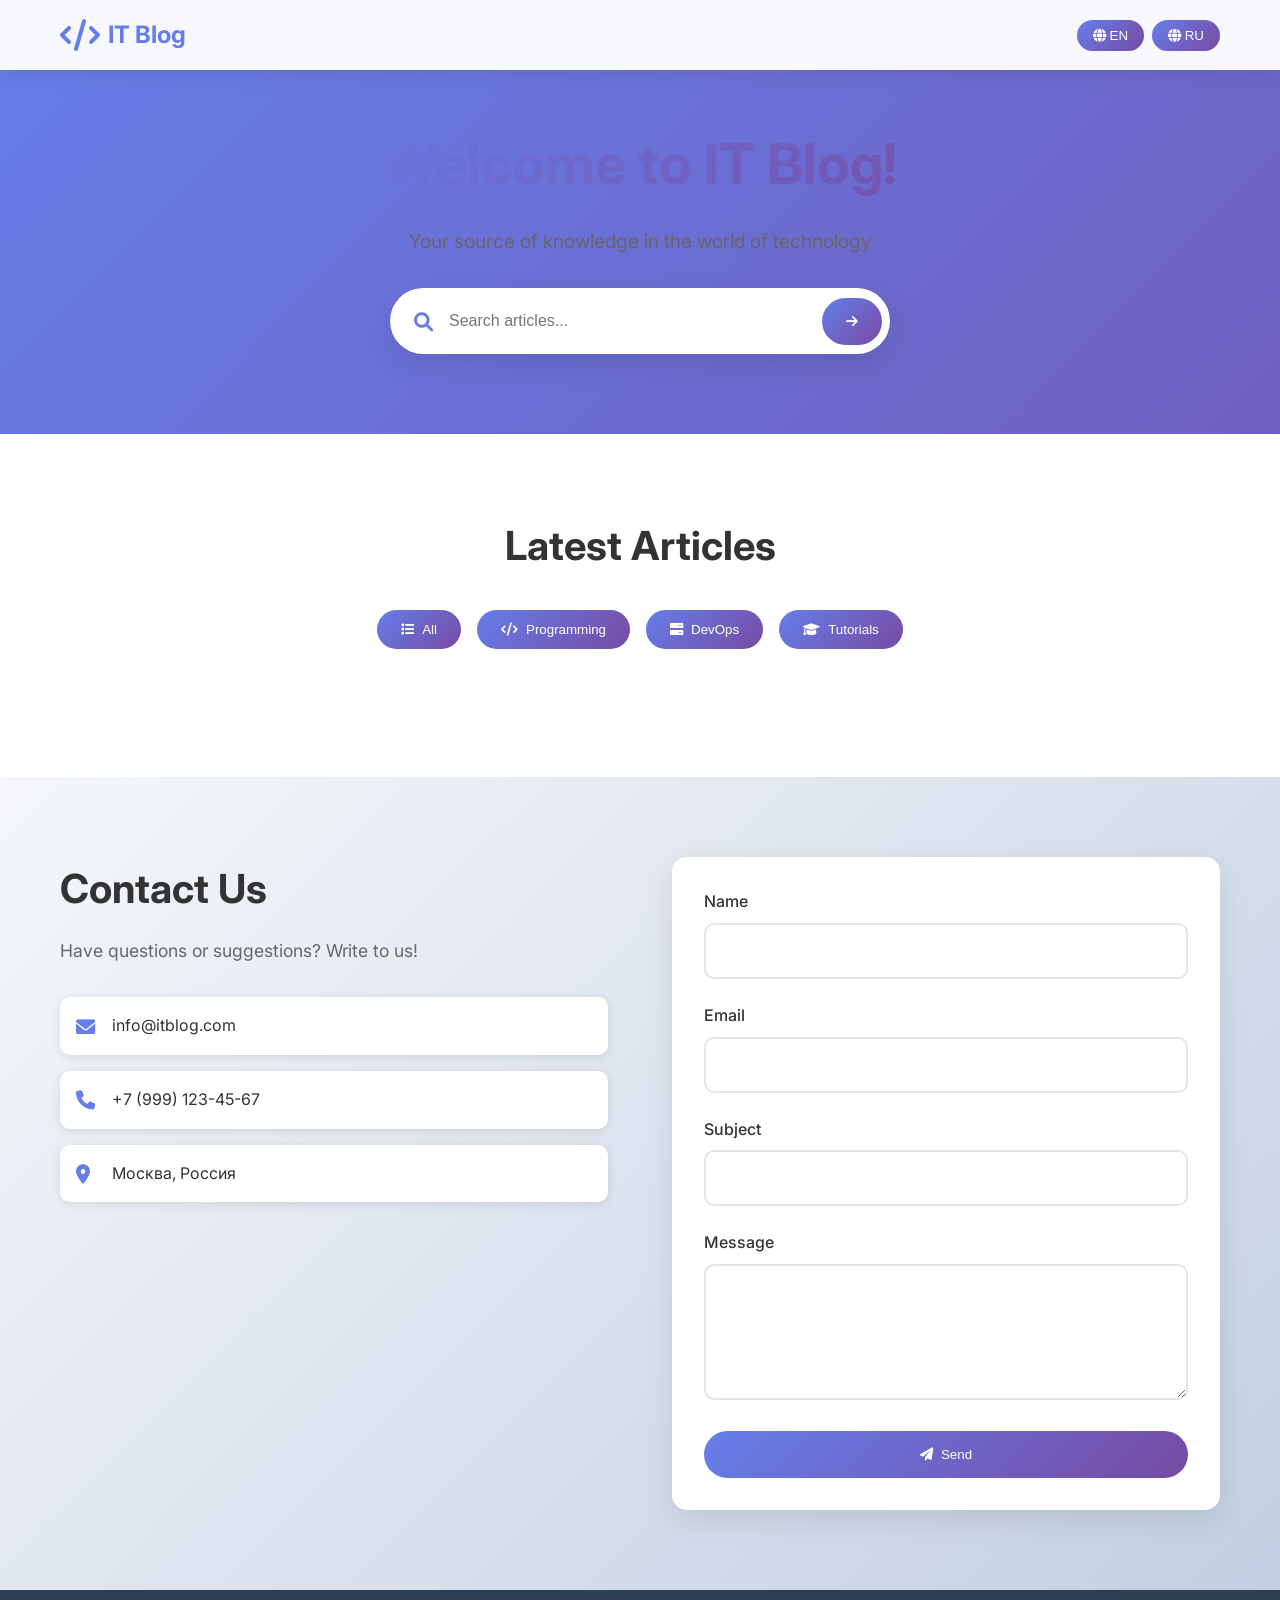
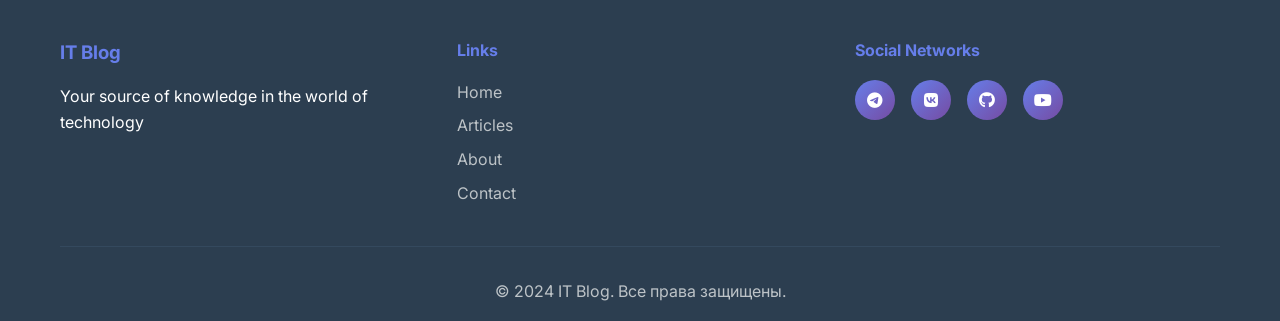
==== nginx-site/index.html @ 5a63c65b "обавлена папка nginx-site с веб-сайтом" ====
<!DOCTYPE html>
<html lang="en">
<head>
    <meta charset="UTF-8">
    <meta name="viewport" content="width=device-width, initial-scale=1.0">
    <title>IT Blog - Технический блог</title>
    <link rel="stylesheet" href="styles.css">
    <link href="https://fonts.googleapis.com/css2?family=Inter:wght@300;400;500;600;700&display=swap" rel="stylesheet">
    <link rel="stylesheet" href="https://cdnjs.cloudflare.com/ajax/libs/font-awesome/6.0.0/css/all.min.css">
    <script src="lang.js"></script>
</head>
<body>
    <!-- Header -->
    <header class="header">
        <div class="container">
            <div class="header-content">
                <div class="logo">
                    <i class="fas fa-code"></i>
                    <span id="site-title">IT Blog</span>
                </div>
                <div class="language-switcher">
                    <button class="lang-btn" onclick="setLanguage('en')">
                        <i class="fas fa-globe"></i> EN
                    </button>
                    <button class="lang-btn" onclick="setLanguage('ru')">
                        <i class="fas fa-globe"></i> RU
                    </button>
                </div>
            </div>
        </div>
    </header>

    <!-- Hero Section -->
    <section class="hero">
        <div class="container">
            <div class="hero-content">
                <h1 id="greeting" class="hero-title"></h1>
                <p id="hero-subtitle" class="hero-subtitle"></p>
                <div class="search-container">
                    <div class="search-box">
                        <i class="fas fa-search search-icon"></i>
                        <input type="text" id="search-input" placeholder="Поиск статей..." class="search-input">
                        <button class="search-btn" onclick="searchArticles()">
                            <i class="fas fa-arrow-right"></i>
                        </button>
                    </div>
                </div>
            </div>
        </div>
    </section>

    <!-- Articles Section -->
    <section class="articles">
        <div class="container">
            <div class="section-header">
                <h2 id="articles-title">Последние статьи</h2>
                <div class="articles-nav">
                    <button class="nav-btn" onclick="filterArticles('all')" id="filter-all">
                        <i class="fas fa-list"></i> Все
                    </button>
                    <button class="nav-btn" onclick="filterArticles('programming')" id="filter-programming">
                        <i class="fas fa-code"></i> Программирование
                    </button>
                    <button class="nav-btn" onclick="filterArticles('devops')" id="filter-devops">
                        <i class="fas fa-server"></i> DevOps
                    </button>
                    <button class="nav-btn" onclick="filterArticles('tutorials')" id="filter-tutorials">
                        <i class="fas fa-graduation-cap"></i> Обучение
                    </button>
                </div>
            </div>
            
            <div class="articles-grid" id="articles-grid">
                <!-- Articles will be loaded here -->
            </div>
        </div>
    </section>

    <!-- Contact Section -->
    <section class="contact">
        <div class="container">
            <div class="contact-content">
                <div class="contact-info">
                    <h2 id="contact-title">Свяжитесь с нами</h2>
                    <p id="contact-subtitle">Есть вопросы или предложения? Напишите нам!</p>
                    <div class="contact-details">
                        <div class="contact-item">
                            <i class="fas fa-envelope"></i>
                            <span>info@itblog.com</span>
                        </div>
                        <div class="contact-item">
                            <i class="fas fa-phone"></i>
                            <span>+7 (999) 123-45-67</span>
                        </div>
                        <div class="contact-item">
                            <i class="fas fa-map-marker-alt"></i>
                            <span>Москва, Россия</span>
                        </div>
                    </div>
                </div>
                
                <div class="contact-form">
                    <form id="contact-form" onsubmit="submitForm(event)">
                        <div class="form-group">
                            <label for="name" id="name-label">Имя</label>
                            <input type="text" id="name" name="name" required>
                        </div>
                        <div class="form-group">
                            <label for="email" id="email-label">Email</label>
                            <input type="email" id="email" name="email" required>
                        </div>
                        <div class="form-group">
                            <label for="subject" id="subject-label">Тема</label>
                            <input type="text" id="subject" name="subject" required>
                        </div>
                        <div class="form-group">
                            <label for="message" id="message-label">Сообщение</label>
                            <textarea id="message" name="message" rows="5" required></textarea>
                        </div>
                        <button type="submit" class="submit-btn" id="submit-btn">
                            <i class="fas fa-paper-plane"></i>
                            <span>Отправить</span>
                        </button>
                    </form>
                </div>
            </div>
        </div>
    </section>

    <!-- Footer -->
    <footer class="footer">
        <div class="container">
            <div class="footer-content">
                <div class="footer-section">
                    <h3 id="footer-title">IT Blog</h3>
                    <p id="footer-description">Ваш источник знаний в мире технологий</p>
                </div>
                <div class="footer-section">
                    <h4 id="footer-links-title">Ссылки</h4>
                    <ul class="footer-links">
                        <li><a href="#" id="footer-home">Главная</a></li>
                        <li><a href="#" id="footer-articles">Статьи</a></li>
                        <li><a href="#" id="footer-about">О нас</a></li>
                        <li><a href="#" id="footer-contact">Контакты</a></li>
                    </ul>
                </div>
                <div class="footer-section">
                    <h4 id="footer-social-title">Социальные сети</h4>
                    <div class="social-links">
                        <a href="#" class="social-link"><i class="fab fa-telegram"></i></a>
                        <a href="#" class="social-link"><i class="fab fa-vk"></i></a>
                        <a href="#" class="social-link"><i class="fab fa-github"></i></a>
                        <a href="#" class="social-link"><i class="fab fa-youtube"></i></a>
                    </div>
                </div>
            </div>
            <div class="footer-bottom">
                <p>&copy; 2024 IT Blog. Все права защищены.</p>
            </div>
        </div>
    </footer>

    <!-- Notification -->
    <div id="notification" class="notification">
        <div class="notification-content">
            <i class="notification-icon"></i>
            <span id="notification-message"></span>
        </div>
    </div>

    <script src="script.js"></script>
</body>
</html>
---- nginx-site/styles.css ----
/* Reset and Base Styles */
* {
    margin: 0;
    padding: 0;
    box-sizing: border-box;
}

body {
    font-family: 'Inter', sans-serif;
    line-height: 1.6;
    color: #333;
    background: linear-gradient(135deg, #667eea 0%, #764ba2 100%);
    min-height: 100vh;
}

.container {
    max-width: 1200px;
    margin: 0 auto;
    padding: 0 20px;
}

/* Header */
.header {
    background: rgba(255, 255, 255, 0.95);
    backdrop-filter: blur(10px);
    box-shadow: 0 2px 20px rgba(0, 0, 0, 0.1);
    position: fixed;
    top: 0;
    left: 0;
    right: 0;
    z-index: 1000;
    transition: all 0.3s ease;
}

.header-content {
    display: flex;
    justify-content: space-between;
    align-items: center;
    padding: 1rem 0;
}

.logo {
    display: flex;
    align-items: center;
    gap: 0.5rem;
    font-size: 1.5rem;
    font-weight: 700;
    color: #667eea;
}

.logo i {
    font-size: 2rem;
}

.language-switcher {
    display: flex;
    gap: 0.5rem;
}

.lang-btn {
    background: linear-gradient(135deg, #667eea, #764ba2);
    color: white;
    border: none;
    padding: 0.5rem 1rem;
    border-radius: 25px;
    cursor: pointer;
    transition: all 0.3s ease;
    font-weight: 500;
}

.lang-btn:hover {
    transform: translateY(-2px);
    box-shadow: 0 5px 15px rgba(102, 126, 234, 0.4);
}

/* Hero Section */
.hero {
    padding: 120px 0 80px;
    text-align: center;
    background: linear-gradient(135deg, rgba(102, 126, 234, 0.1) 0%, rgba(118, 75, 162, 0.1) 100%);
}

.hero-content {
    max-width: 800px;
    margin: 0 auto;
}

.hero-title {
    font-size: 3.5rem;
    font-weight: 700;
    margin-bottom: 1rem;
    background: linear-gradient(135deg, #667eea, #764ba2);
    -webkit-background-clip: text;
    -webkit-text-fill-color: transparent;
    background-clip: text;
    animation: fadeInUp 1s ease;
}

.hero-subtitle {
    font-size: 1.2rem;
    color: #666;
    margin-bottom: 2rem;
    animation: fadeInUp 1s ease 0.2s both;
}

.search-container {
    animation: fadeInUp 1s ease 0.4s both;
}

.search-box {
    display: flex;
    align-items: center;
    background: white;
    border-radius: 50px;
    padding: 0.5rem;
    box-shadow: 0 10px 30px rgba(0, 0, 0, 0.1);
    max-width: 500px;
    margin: 0 auto;
}

.search-icon {
    color: #667eea;
    margin-left: 1rem;
    font-size: 1.2rem;
}

.search-input {
    flex: 1;
    border: none;
    padding: 1rem;
    font-size: 1rem;
    outline: none;
    background: transparent;
}

.search-btn {
    background: linear-gradient(135deg, #667eea, #764ba2);
    color: white;
    border: none;
    padding: 1rem 1.5rem;
    border-radius: 25px;
    cursor: pointer;
    transition: all 0.3s ease;
}

.search-btn:hover {
    transform: translateX(2px);
    box-shadow: 0 5px 15px rgba(102, 126, 234, 0.4);
}

/* Articles Section */
.articles {
    padding: 80px 0;
    background: white;
}

.section-header {
    text-align: center;
    margin-bottom: 3rem;
}

.section-header h2 {
    font-size: 2.5rem;
    font-weight: 700;
    margin-bottom: 2rem;
    color: #333;
}

.articles-nav {
    display: flex;
    justify-content: center;
    gap: 1rem;
    flex-wrap: wrap;
}

.nav-btn {
    background: linear-gradient(135deg, #667eea, #764ba2);
    color: white;
    border: none;
    padding: 0.75rem 1.5rem;
    border-radius: 25px;
    cursor: pointer;
    transition: all 0.3s ease;
    font-weight: 500;
    display: flex;
    align-items: center;
    gap: 0.5rem;
}

.nav-btn:hover,
.nav-btn.active {
    transform: translateY(-2px);
    box-shadow: 0 5px 15px rgba(102, 126, 234, 0.4);
}

.articles-grid {
    display: grid;
    grid-template-columns: repeat(auto-fit, minmax(300px, 1fr));
    gap: 2rem;
    margin-top: 2rem;
}

.article-card {
    background: white;
    border-radius: 15px;
    overflow: hidden;
    box-shadow: 0 5px 20px rgba(0, 0, 0, 0.1);
    transition: all 0.3s ease;
    cursor: pointer;
}

.article-card:hover {
    transform: translateY(-5px);
    box-shadow: 0 15px 40px rgba(0, 0, 0, 0.15);
}

.article-image {
    width: 100%;
    height: 200px;
    background: linear-gradient(135deg, #667eea, #764ba2);
    display: flex;
    align-items: center;
    justify-content: center;
    color: white;
    font-size: 3rem;
}

.article-content {
    padding: 1.5rem;
}

.article-category {
    background: linear-gradient(135deg, #667eea, #764ba2);
    color: white;
    padding: 0.25rem 0.75rem;
    border-radius: 15px;
    font-size: 0.8rem;
    font-weight: 500;
    display: inline-block;
    margin-bottom: 1rem;
}

.article-title {
    font-size: 1.3rem;
    font-weight: 600;
    margin-bottom: 0.5rem;
    color: #333;
}

.article-excerpt {
    color: #666;
    margin-bottom: 1rem;
    line-height: 1.6;
}

.article-meta {
    display: flex;
    justify-content: space-between;
    align-items: center;
    color: #999;
    font-size: 0.9rem;
}

/* Contact Section */
.contact {
    padding: 80px 0;
    background: linear-gradient(135deg, #f5f7fa 0%, #c3cfe2 100%);
}

.contact-content {
    display: grid;
    grid-template-columns: 1fr 1fr;
    gap: 4rem;
    align-items: start;
}

.contact-info h2 {
    font-size: 2.5rem;
    font-weight: 700;
    margin-bottom: 1rem;
    color: #333;
}

.contact-info p {
    color: #666;
    margin-bottom: 2rem;
    font-size: 1.1rem;
}

.contact-details {
    display: flex;
    flex-direction: column;
    gap: 1rem;
}

.contact-item {
    display: flex;
    align-items: center;
    gap: 1rem;
    padding: 1rem;
    background: white;
    border-radius: 10px;
    box-shadow: 0 2px 10px rgba(0, 0, 0, 0.1);
}

.contact-item i {
    color: #667eea;
    font-size: 1.2rem;
    width: 20px;
}

.contact-form {
    background: white;
    padding: 2rem;
    border-radius: 15px;
    box-shadow: 0 10px 30px rgba(0, 0, 0, 0.1);
}

.form-group {
    margin-bottom: 1.5rem;
}

.form-group label {
    display: block;
    margin-bottom: 0.5rem;
    font-weight: 500;
    color: #333;
}

.form-group input,
.form-group textarea {
    width: 100%;
    padding: 1rem;
    border: 2px solid #e1e5e9;
    border-radius: 10px;
    font-size: 1rem;
    transition: all 0.3s ease;
    font-family: inherit;
}

.form-group input:focus,
.form-group textarea:focus {
    outline: none;
    border-color: #667eea;
    box-shadow: 0 0 0 3px rgba(102, 126, 234, 0.1);
}

.submit-btn {
    background: linear-gradient(135deg, #667eea, #764ba2);
    color: white;
    border: none;
    padding: 1rem 2rem;
    border-radius: 25px;
    cursor: pointer;
    transition: all 0.3s ease;
    font-weight: 500;
    display: flex;
    align-items: center;
    gap: 0.5rem;
    width: 100%;
    justify-content: center;
}

.submit-btn:hover {
    transform: translateY(-2px);
    box-shadow: 0 5px 15px rgba(102, 126, 234, 0.4);
}

/* Footer */
.footer {
    background: #2c3e50;
    color: white;
    padding: 3rem 0 1rem;
}

.footer-content {
    display: grid;
    grid-template-columns: repeat(auto-fit, minmax(250px, 1fr));
    gap: 2rem;
    margin-bottom: 2rem;
}

.footer-section h3,
.footer-section h4 {
    margin-bottom: 1rem;
    color: #667eea;
}

.footer-links {
    list-style: none;
}

.footer-links li {
    margin-bottom: 0.5rem;
}

.footer-links a {
    color: #bdc3c7;
    text-decoration: none;
    transition: color 0.3s ease;
}

.footer-links a:hover {
    color: #667eea;
}

.social-links {
    display: flex;
    gap: 1rem;
}

.social-link {
    display: flex;
    align-items: center;
    justify-content: center;
    width: 40px;
    height: 40px;
    background: linear-gradient(135deg, #667eea, #764ba2);
    color: white;
    border-radius: 50%;
    text-decoration: none;
    transition: all 0.3s ease;
}

.social-link:hover {
    transform: translateY(-2px);
    box-shadow: 0 5px 15px rgba(102, 126, 234, 0.4);
}

.footer-bottom {
    text-align: center;
    padding-top: 2rem;
    border-top: 1px solid #34495e;
    color: #bdc3c7;
}

/* Notification */
.notification {
    position: fixed;
    top: 20px;
    right: 20px;
    background: white;
    padding: 1rem 1.5rem;
    border-radius: 10px;
    box-shadow: 0 10px 30px rgba(0, 0, 0, 0.2);
    transform: translateX(400px);
    transition: transform 0.3s ease;
    z-index: 1001;
    max-width: 300px;
}

.notification.show {
    transform: translateX(0);
}

.notification-content {
    display: flex;
    align-items: center;
    gap: 0.5rem;
}

.notification.success {
    border-left: 4px solid #27ae60;
}

.notification.error {
    border-left: 4px solid #e74c3c;
}

.notification-icon {
    font-size: 1.2rem;
}

.notification.success .notification-icon::before {
    content: "✓";
    color: #27ae60;
}

.notification.error .notification-icon::before {
    content: "✗";
    color: #e74c3c;
}

/* Animations */
@keyframes fadeInUp {
    from {
        opacity: 0;
        transform: translateY(30px);
    }
    to {
        opacity: 1;
        transform: translateY(0);
    }
}

@keyframes slideIn {
    from {
        opacity: 0;
        transform: translateX(100px);
    }
    to {
        opacity: 1;
        transform: translateX(0);
    }
}

/* Responsive Design */
@media (max-width: 768px) {
    .hero-title {
        font-size: 2.5rem;
    }
    
    .contact-content {
        grid-template-columns: 1fr;
        gap: 2rem;
    }
    
    .articles-nav {
        flex-direction: column;
        align-items: center;
    }
    
    .nav-btn {
        width: 200px;
        justify-content: center;
    }
    
    .header-content {
        flex-direction: column;
        gap: 1rem;
    }
    
    .search-box {
        flex-direction: column;
        border-radius: 15px;
    }
    
    .search-input {
        width: 100%;
        border-radius: 10px;
        margin: 0.5rem 0;
    }
    
    .search-btn {
        width: 100%;
        border-radius: 10px;
    }
}

@media (max-width: 480px) {
    .container {
        padding: 0 15px;
    }
    
    .hero {
        padding: 100px 0 60px;
    }
    
    .hero-title {
        font-size: 2rem;
    }
    
    .section-header h2 {
        font-size: 2rem;
    }
    
    .contact-info h2 {
        font-size: 2rem;
    }
}
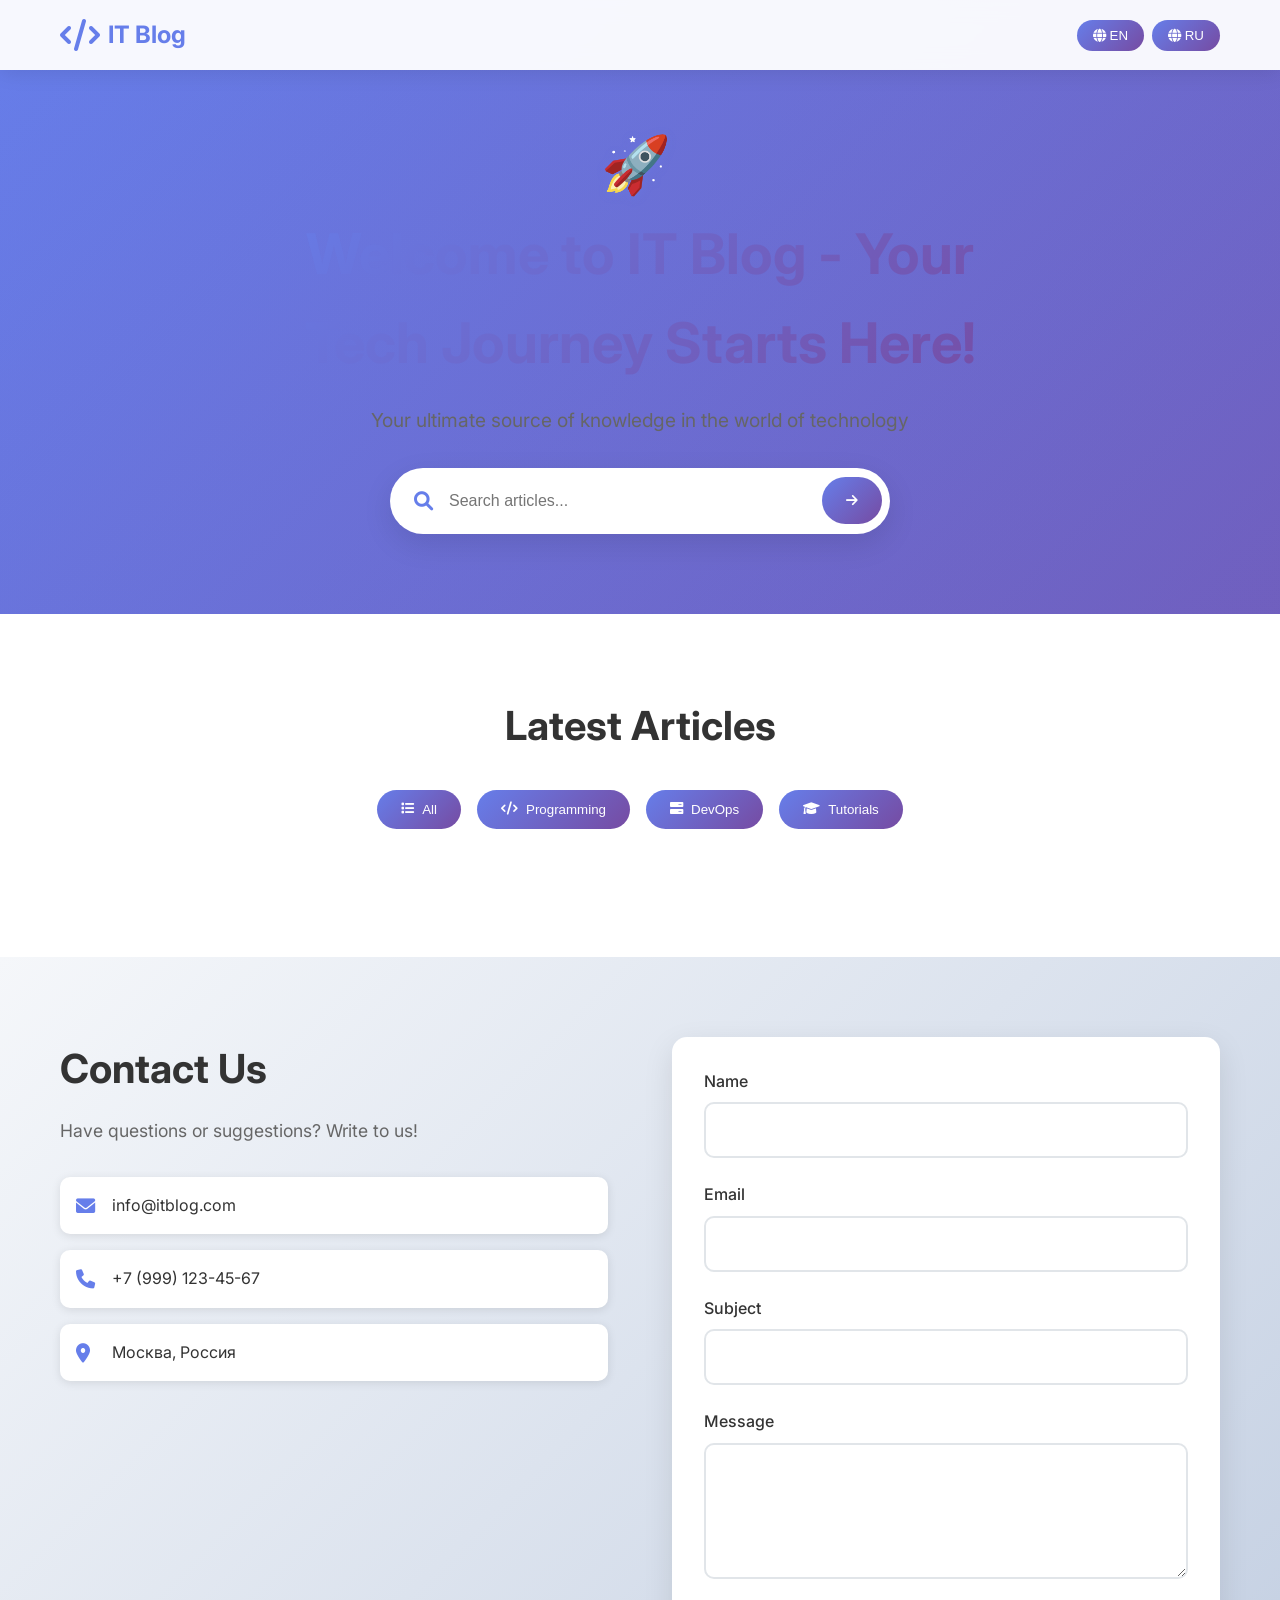
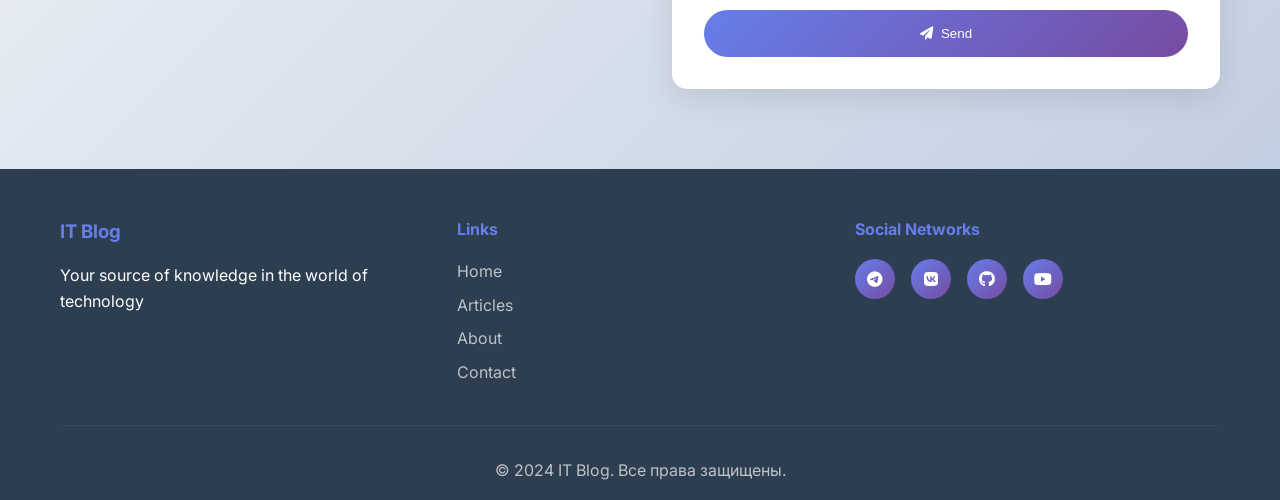
==== commit 47e6a7d3: "Эмодзи приветствия вынесен отдельным элементом, улучшена читаемость" ====
--- a/nginx-site/index.html
+++ b/nginx-site/index.html
@@ -34,6 +34,7 @@
     <section class="hero">
         <div class="container">
             <div class="hero-content">
+                <span class="emoji">🚀</span>
                 <h1 id="greeting" class="hero-title"></h1>
                 <p id="hero-subtitle" class="hero-subtitle"></p>
                 <div class="search-container">
--- a/nginx-site/styles.css
+++ b/nginx-site/styles.css
@@ -567,4 +567,13 @@
     .contact-info h2 {
         font-size: 2rem;
     }
+} 
+
+.emoji {
+    display: inline-block;
+    font-size: 3.5rem;
+    vertical-align: middle;
+    margin-right: 0.5rem;
+    color: #fff;
+    text-shadow: 0 2px 10px rgba(102,126,234,0.3);
 } 
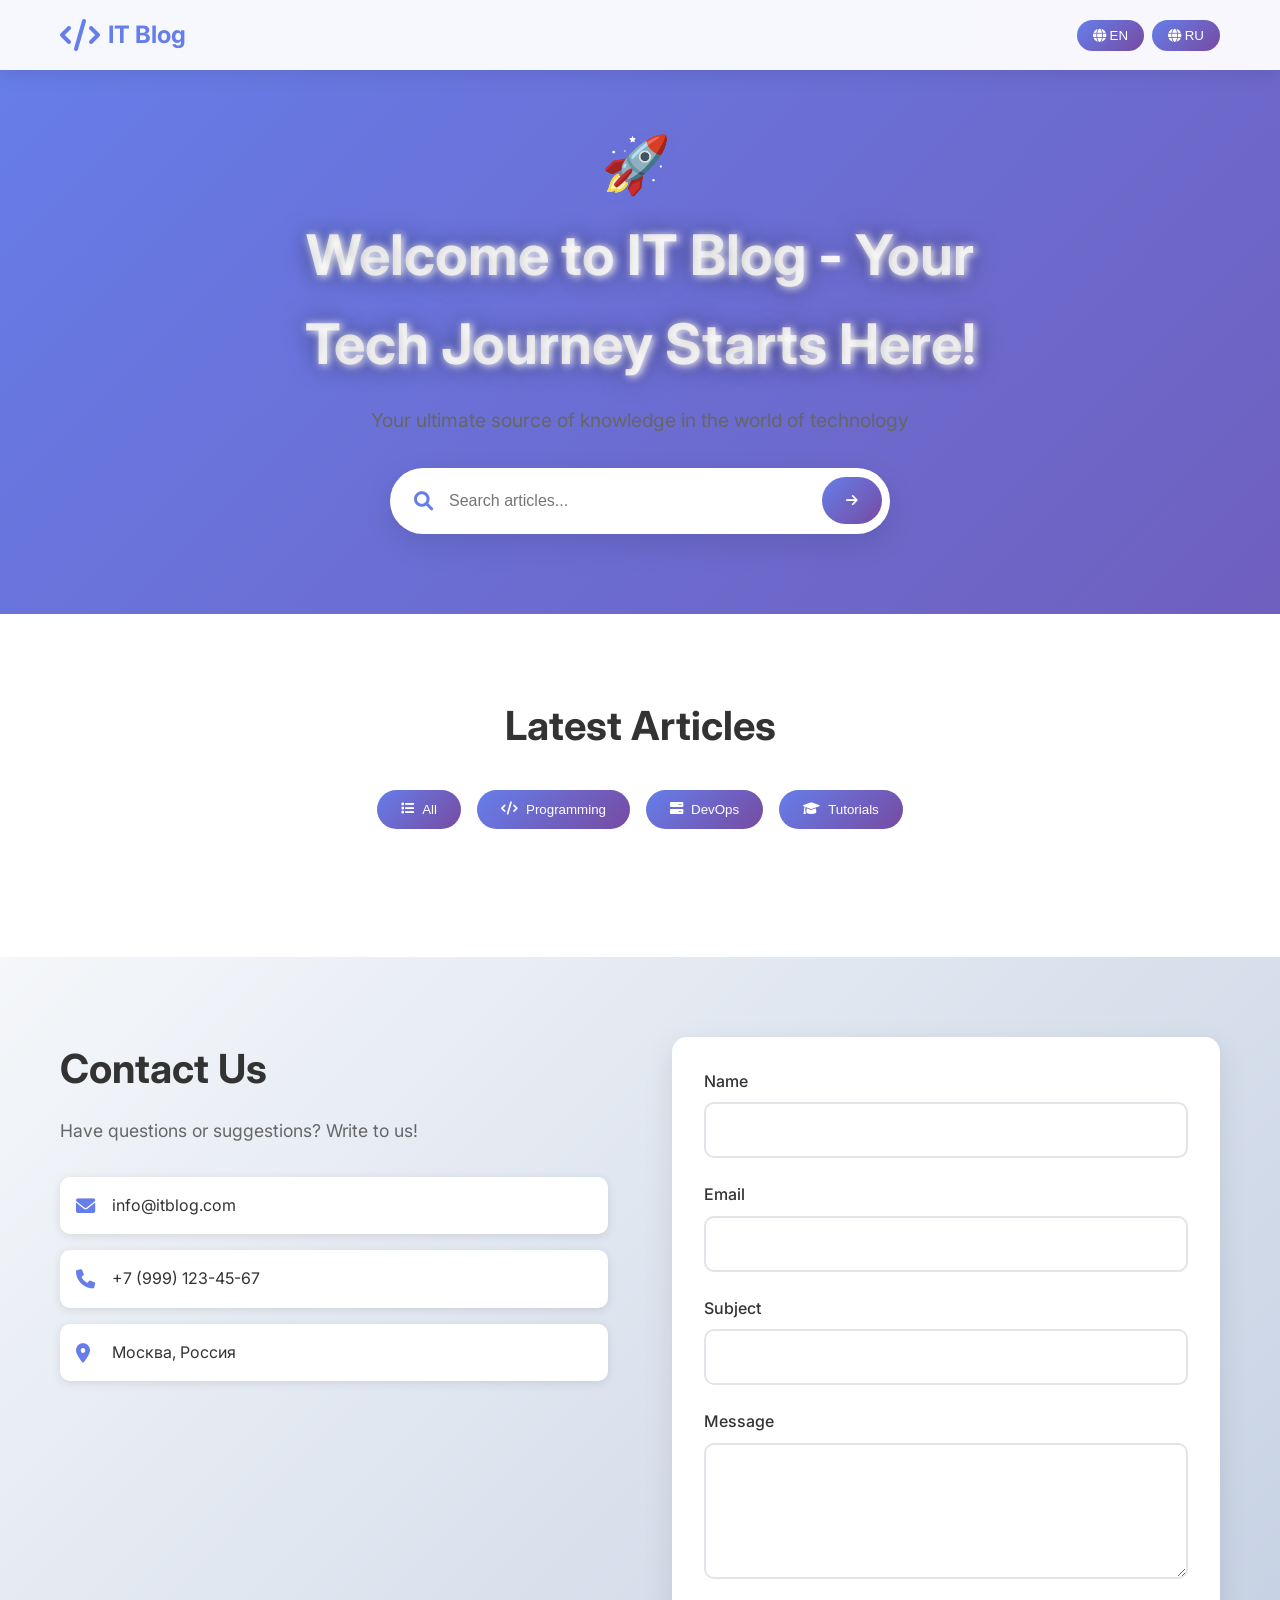
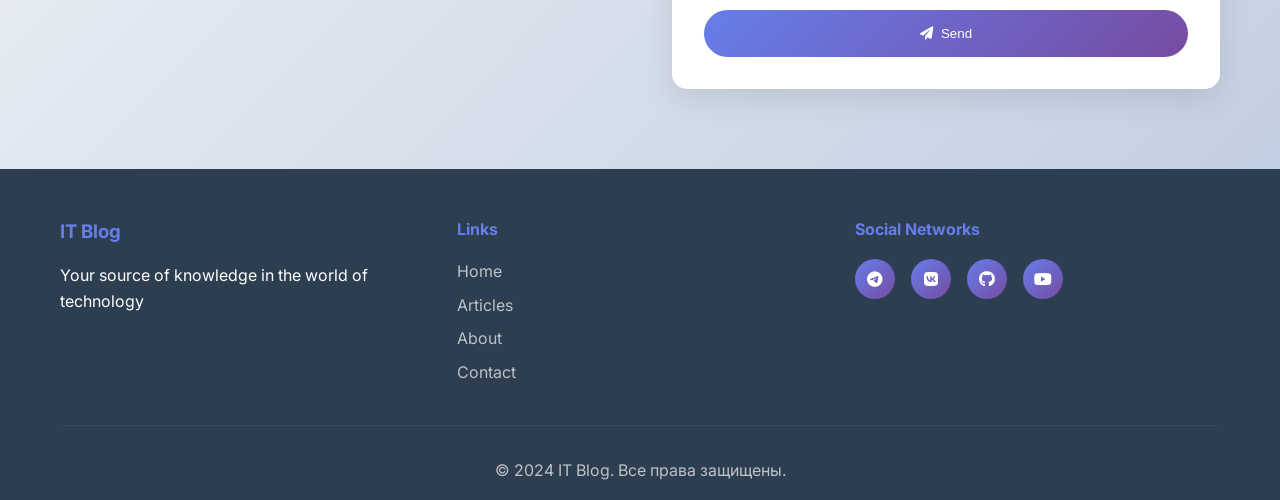
==== commit 0a625ad7: "Добавлена первая статья: Начало работы с React, реализовано модальное окно для чтения" ====
--- a/nginx-site/index.html
+++ b/nginx-site/index.html
@@ -169,6 +169,14 @@
         </div>
     </div>
 
+    <!-- Article Modal -->
+    <div id="modal-article" class="modal-article">
+        <div class="modal-article-content">
+            <span class="modal-close" onclick="closeArticle()">&times;</span>
+            <div id="modal-article-body"></div>
+        </div>
+    </div>
+
     <script src="script.js"></script>
 </body>
 </html> 
--- a/nginx-site/styles.css
+++ b/nginx-site/styles.css
@@ -94,6 +94,7 @@
     -webkit-text-fill-color: transparent;
     background-clip: text;
     animation: fadeInUp 1s ease;
+    text-shadow: 2px 2px 8px #fff, 0 2px 24px #0008, 0 1px 0 #fff;
 }
 
 .hero-subtitle {
@@ -576,4 +577,63 @@
     margin-right: 0.5rem;
     color: #fff;
     text-shadow: 0 2px 10px rgba(102,126,234,0.3);
+} 
+
+.modal-article {
+    display: none;
+    position: fixed;
+    z-index: 2000;
+    left: 0;
+    top: 0;
+    width: 100vw;
+    height: 100vh;
+    overflow: auto;
+    background: rgba(30, 30, 60, 0.85);
+    justify-content: center;
+    align-items: center;
+}
+.modal-article.show {
+    display: flex;
+}
+.modal-article-content {
+    background: #fff;
+    color: #222;
+    border-radius: 16px;
+    max-width: 600px;
+    width: 90vw;
+    margin: 40px auto;
+    padding: 2rem 2rem 1.5rem 2rem;
+    box-shadow: 0 8px 40px rgba(102,126,234,0.2);
+    position: relative;
+    animation: fadeInUp 0.5s;
+}
+.modal-close {
+    position: absolute;
+    top: 1rem;
+    right: 1.5rem;
+    font-size: 2rem;
+    color: #764ba2;
+    cursor: pointer;
+    font-weight: bold;
+    transition: color 0.2s;
+}
+.modal-close:hover {
+    color: #e74c3c;
+}
+#modal-article-body h2 {
+    margin-top: 0;
+    color: #667eea;
+}
+#modal-article-body code {
+    background: #f4f4f4;
+    padding: 2px 6px;
+    border-radius: 4px;
+    font-size: 1em;
+}
+#modal-article-body ol {
+    margin-left: 1.2em;
+    margin-bottom: 1em;
+}
+#modal-article-body p {
+    margin-bottom: 1em;
 } 
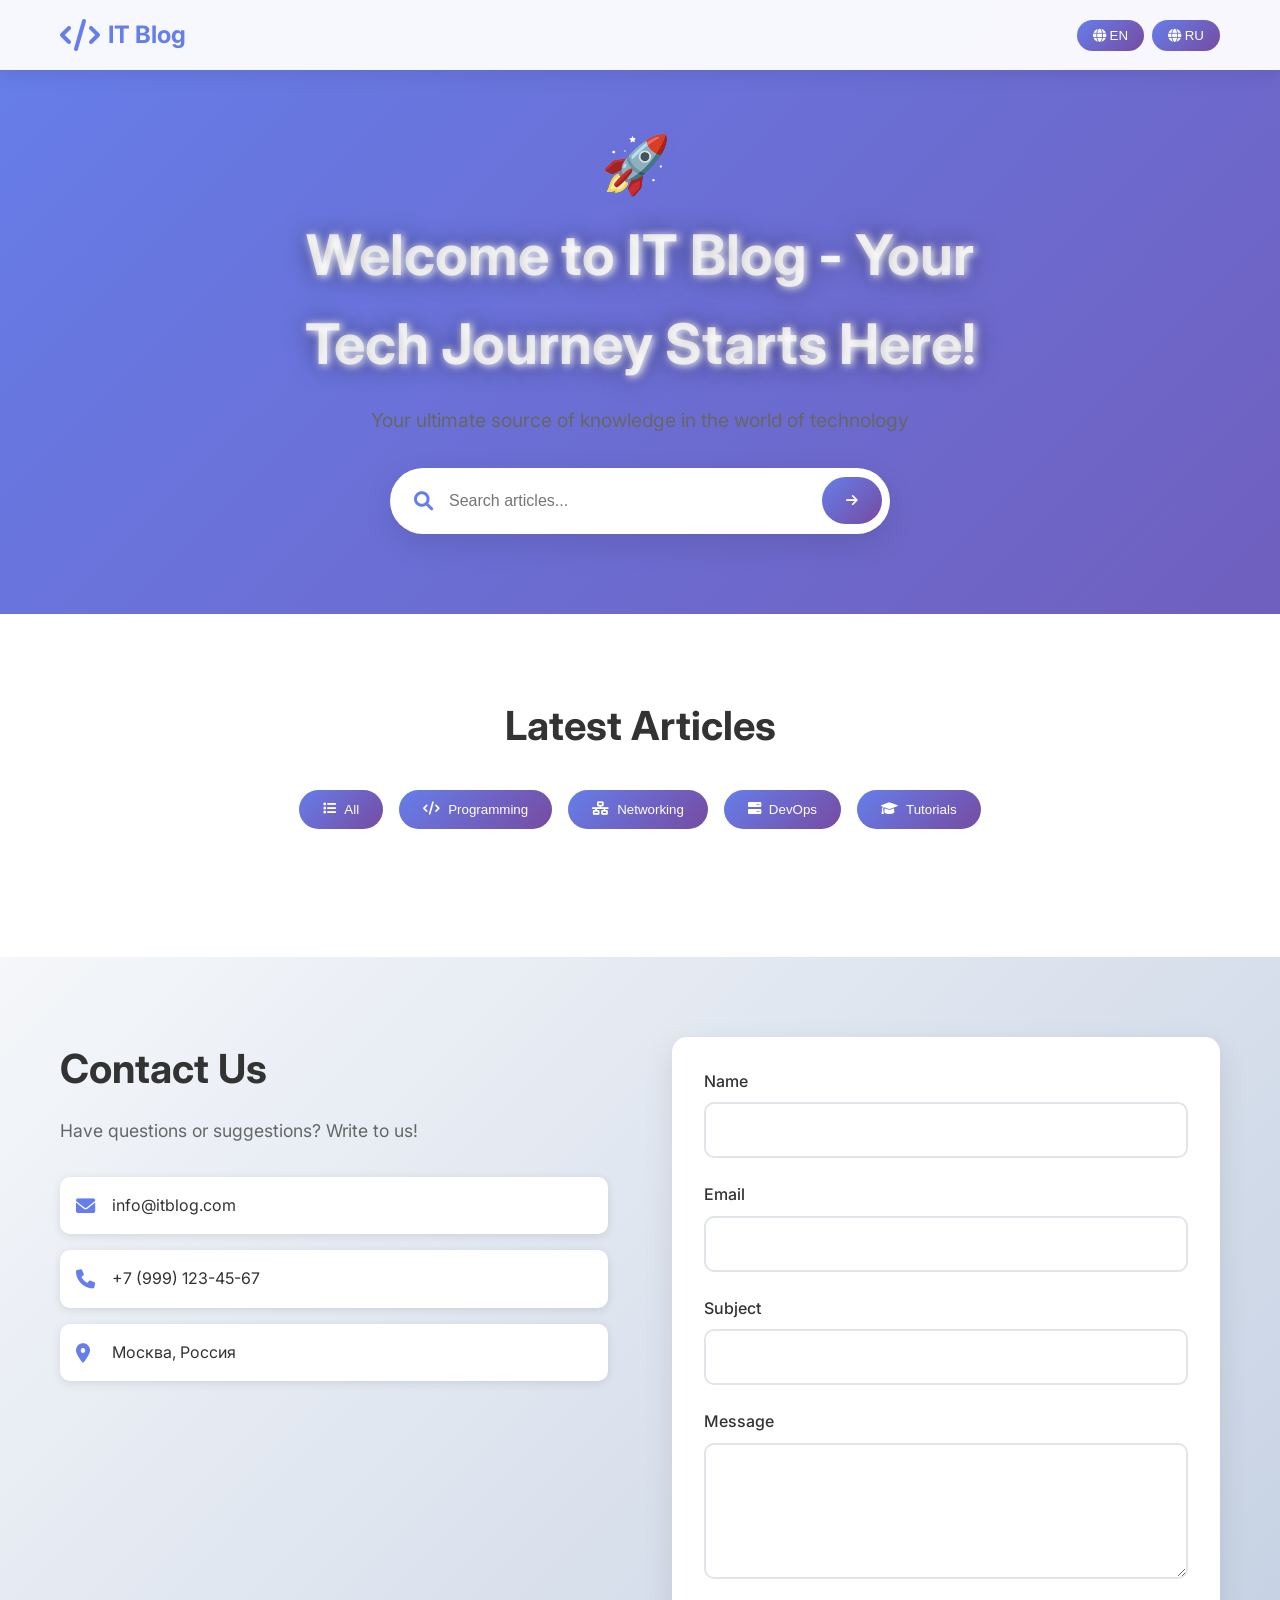
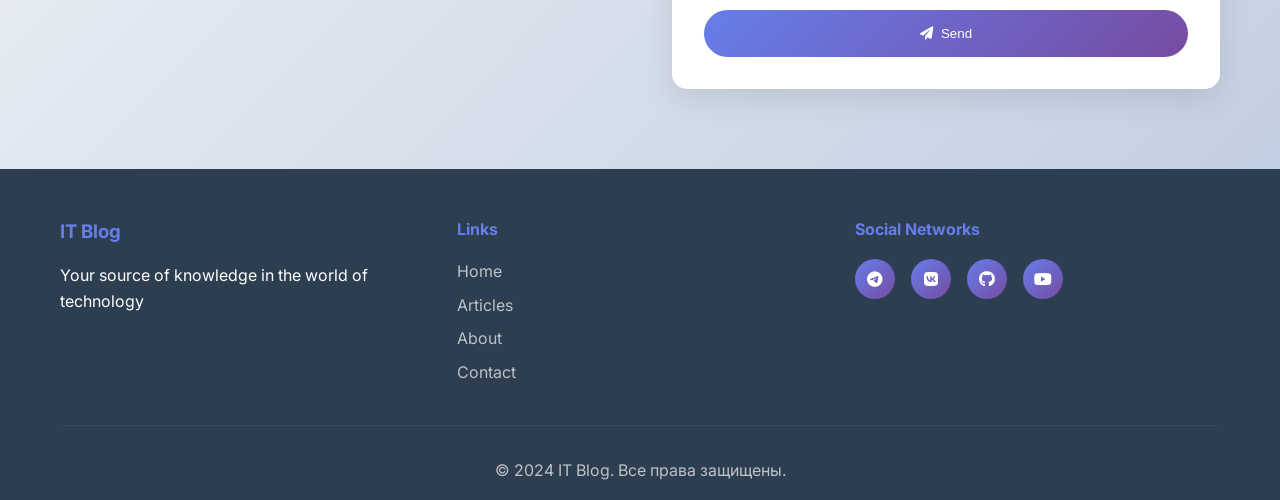
==== commit 2db64b15: "Обновление сайта - 2025-07-13 14:38" ====
--- a/nginx-site/index.html
+++ b/nginx-site/index.html
@@ -61,6 +61,9 @@
                     </button>
                     <button class="nav-btn" onclick="filterArticles('programming')" id="filter-programming">
                         <i class="fas fa-code"></i> Программирование
+                    </button>
+                    <button class="nav-btn" onclick="filterArticles('networking')" id="filter-networking">
+                        <i class="fas fa-network-wired"></i> Сети
                     </button>
                     <button class="nav-btn" onclick="filterArticles('devops')" id="filter-devops">
                         <i class="fas fa-server"></i> DevOps
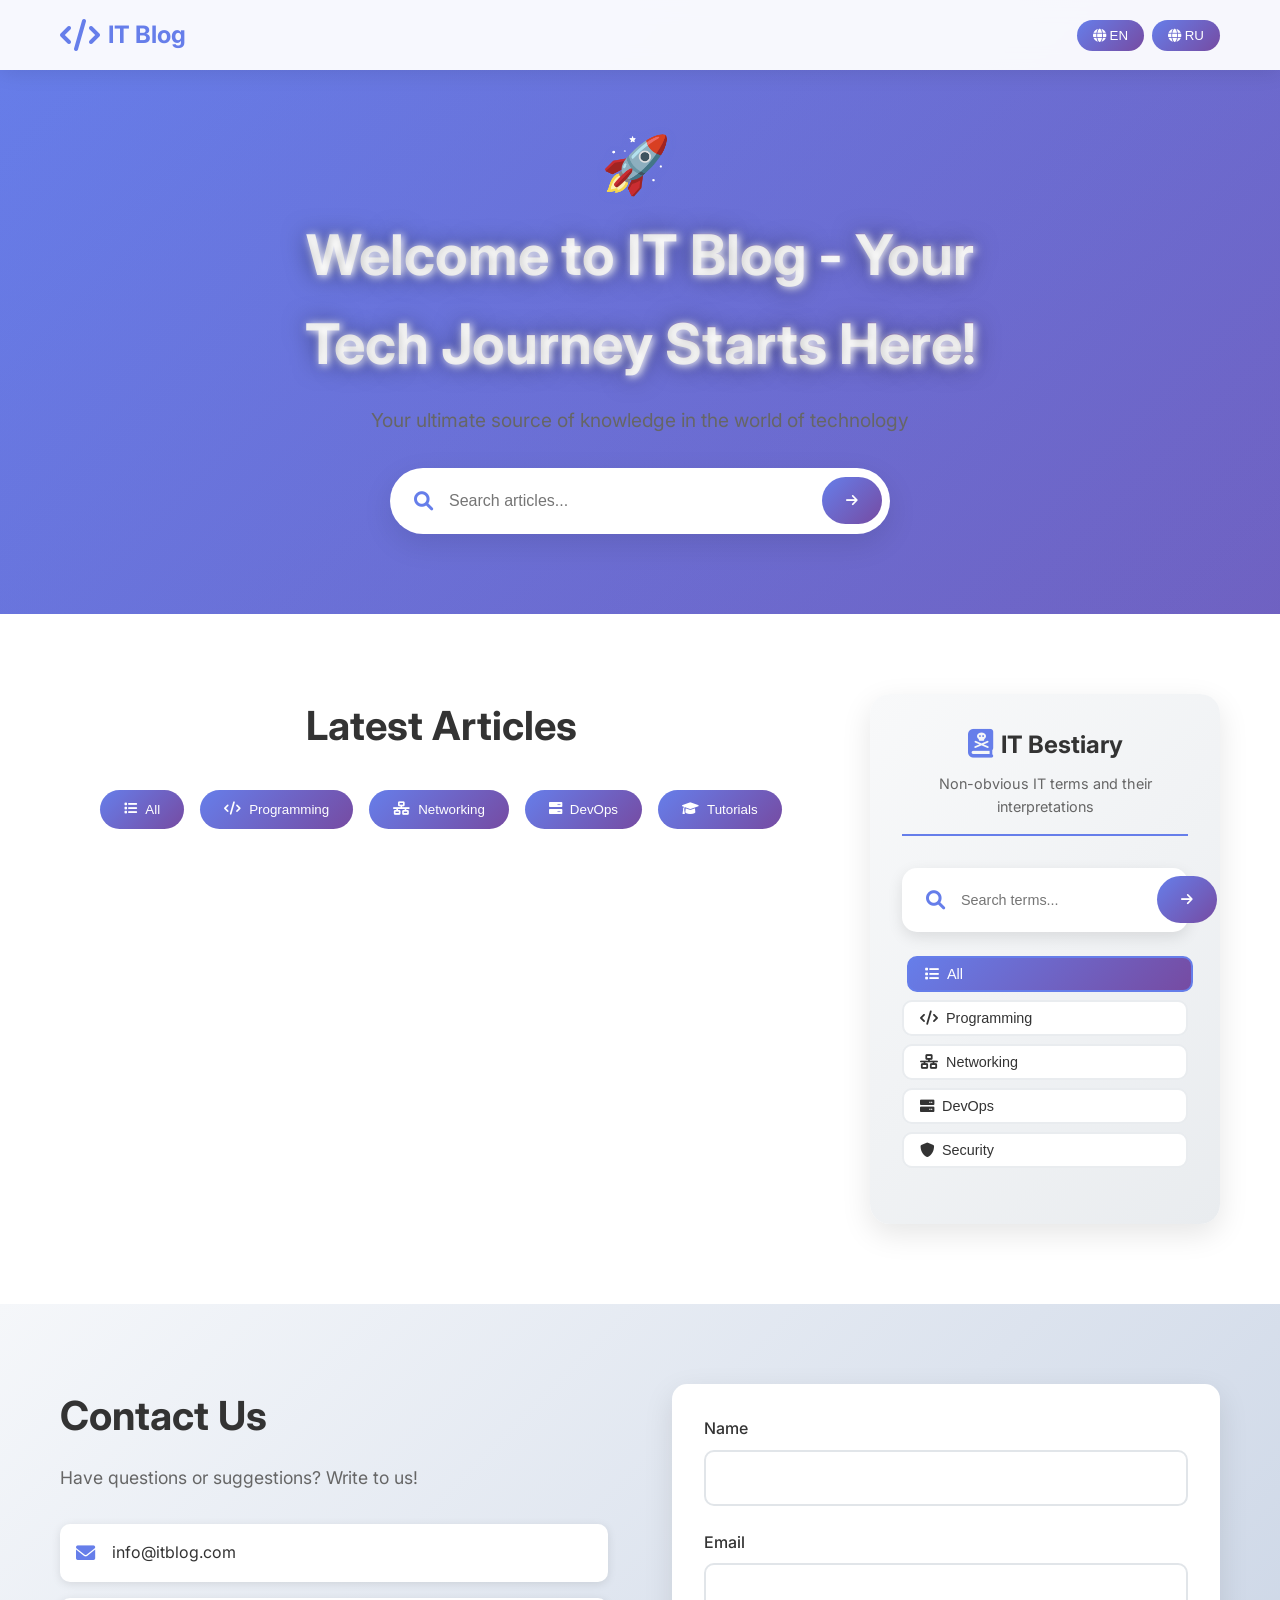
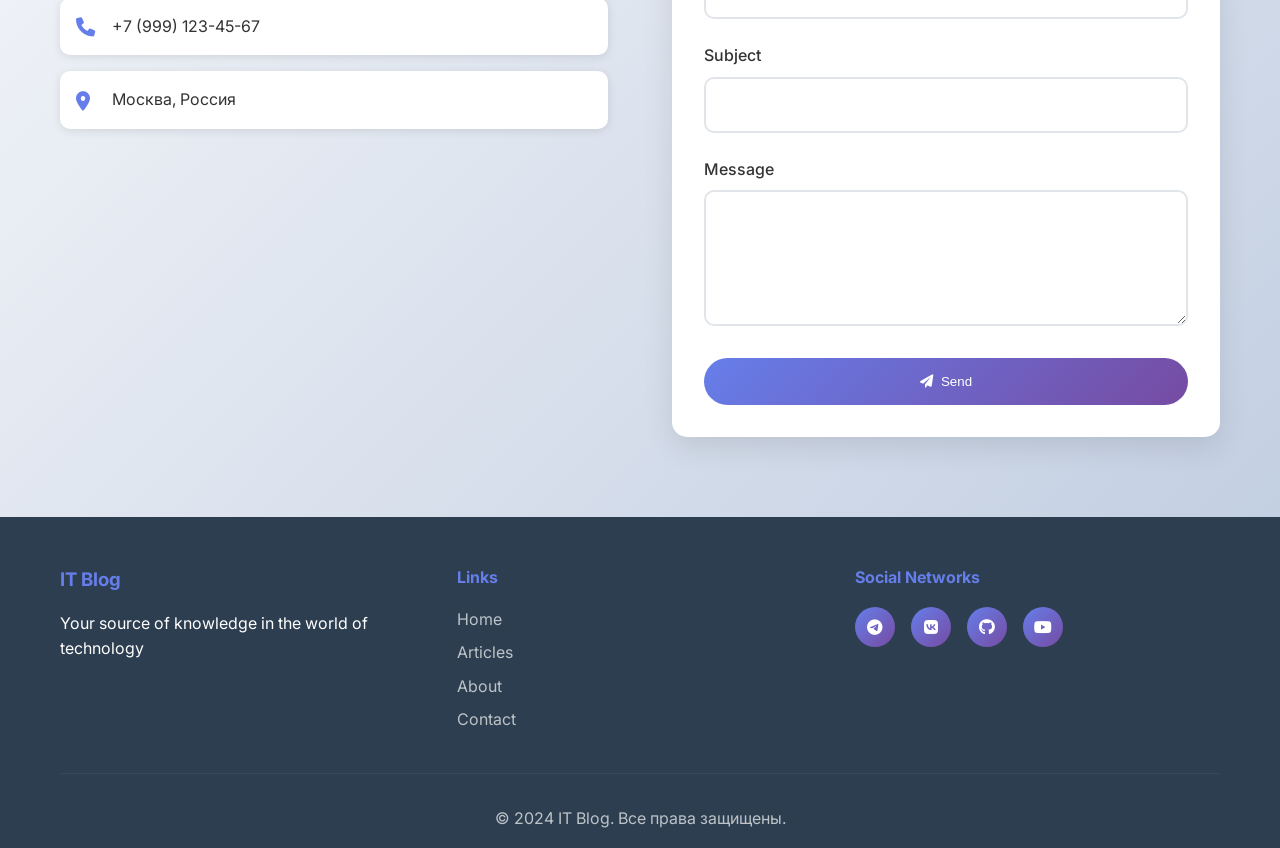
==== commit ce585e7d: "Обновление сайта - 2025-07-13 14:43" ====
--- a/nginx-site/index.html
+++ b/nginx-site/index.html
@@ -50,32 +50,80 @@
         </div>
     </section>
 
-    <!-- Articles Section -->
-    <section class="articles">
-        <div class="container">
-            <div class="section-header">
-                <h2 id="articles-title">Последние статьи</h2>
-                <div class="articles-nav">
-                    <button class="nav-btn" onclick="filterArticles('all')" id="filter-all">
-                        <i class="fas fa-list"></i> Все
-                    </button>
-                    <button class="nav-btn" onclick="filterArticles('programming')" id="filter-programming">
-                        <i class="fas fa-code"></i> Программирование
-                    </button>
-                    <button class="nav-btn" onclick="filterArticles('networking')" id="filter-networking">
-                        <i class="fas fa-network-wired"></i> Сети
-                    </button>
-                    <button class="nav-btn" onclick="filterArticles('devops')" id="filter-devops">
-                        <i class="fas fa-server"></i> DevOps
-                    </button>
-                    <button class="nav-btn" onclick="filterArticles('tutorials')" id="filter-tutorials">
-                        <i class="fas fa-graduation-cap"></i> Обучение
-                    </button>
-                </div>
-            </div>
-            
-            <div class="articles-grid" id="articles-grid">
-                <!-- Articles will be loaded here -->
+    <!-- Main Content Section -->
+    <section class="main-content">
+        <div class="container">
+            <div class="content-wrapper">
+                <!-- Articles Section -->
+                <div class="articles-section">
+                    <div class="section-header">
+                        <h2 id="articles-title">Последние статьи</h2>
+                        <div class="articles-nav">
+                            <button class="nav-btn" onclick="filterArticles('all')" id="filter-all">
+                                <i class="fas fa-list"></i> Все
+                            </button>
+                            <button class="nav-btn" onclick="filterArticles('programming')" id="filter-programming">
+                                <i class="fas fa-code"></i> Программирование
+                            </button>
+                            <button class="nav-btn" onclick="filterArticles('networking')" id="filter-networking">
+                                <i class="fas fa-network-wired"></i> Сети
+                            </button>
+                            <button class="nav-btn" onclick="filterArticles('devops')" id="filter-devops">
+                                <i class="fas fa-server"></i> DevOps
+                            </button>
+                            <button class="nav-btn" onclick="filterArticles('tutorials')" id="filter-tutorials">
+                                <i class="fas fa-graduation-cap"></i> Обучение
+                            </button>
+                        </div>
+                    </div>
+                    
+                    <div class="articles-grid" id="articles-grid">
+                        <!-- Articles will be loaded here -->
+                    </div>
+                </div>
+
+                <!-- IT Bestiary Sidebar -->
+                <div class="bestiary-sidebar">
+                    <div class="bestiary-header">
+                        <h3 id="bestiary-title">
+                            <i class="fas fa-book-dead"></i>
+                            IT Бестиарий
+                        </h3>
+                        <p id="bestiary-subtitle">Неочевидные IT-термины и их трактовки</p>
+                    </div>
+                    
+                    <div class="bestiary-search">
+                        <div class="search-box">
+                            <i class="fas fa-search search-icon"></i>
+                            <input type="text" id="bestiary-search-input" placeholder="Поиск терминов..." class="search-input">
+                            <button class="search-btn" onclick="searchBestiary()">
+                                <i class="fas fa-arrow-right"></i>
+                            </button>
+                        </div>
+                    </div>
+
+                    <div class="bestiary-categories">
+                        <button class="bestiary-cat-btn active" onclick="filterBestiary('all')" id="bestiary-filter-all">
+                            <i class="fas fa-list"></i> Все
+                        </button>
+                        <button class="bestiary-cat-btn" onclick="filterBestiary('programming')" id="bestiary-filter-programming">
+                            <i class="fas fa-code"></i> Программирование
+                        </button>
+                        <button class="bestiary-cat-btn" onclick="filterBestiary('networking')" id="bestiary-filter-networking">
+                            <i class="fas fa-network-wired"></i> Сети
+                        </button>
+                        <button class="bestiary-cat-btn" onclick="filterBestiary('devops')" id="bestiary-filter-devops">
+                            <i class="fas fa-server"></i> DevOps
+                        </button>
+                        <button class="bestiary-cat-btn" onclick="filterBestiary('security')" id="bestiary-filter-security">
+                            <i class="fas fa-shield-alt"></i> Безопасность
+                        </button>
+                    </div>
+
+                    <div class="bestiary-list" id="bestiary-list">
+                        <!-- Bestiary terms will be loaded here -->
+                    </div>
+                </div>
             </div>
         </div>
     </section>
@@ -180,6 +228,14 @@
         </div>
     </div>
 
+    <!-- Bestiary Modal -->
+    <div id="modal-bestiary" class="bestiary-modal">
+        <div class="bestiary-modal-content">
+            <span class="bestiary-modal-close" onclick="closeBestiary()">&times;</span>
+            <div id="modal-bestiary-body"></div>
+        </div>
+    </div>
+
     <script src="script.js"></script>
 </body>
 </html> 
--- a/nginx-site/styles.css
+++ b/nginx-site/styles.css
@@ -149,10 +149,22 @@
     box-shadow: 0 5px 15px rgba(102, 126, 234, 0.4);
 }
 
-/* Articles Section */
-.articles {
+/* Main Content Section */
+.main-content {
     padding: 80px 0;
     background: white;
+}
+
+.content-wrapper {
+    display: grid;
+    grid-template-columns: 1fr 350px;
+    gap: 3rem;
+    align-items: start;
+}
+
+/* Articles Section */
+.articles-section {
+    /* Articles styles remain the same */
 }
 
 .section-header {
@@ -636,4 +648,270 @@
 }
 #modal-article-body p {
     margin-bottom: 1em;
+}
+
+/* IT Bestiary Sidebar */
+.bestiary-sidebar {
+    background: linear-gradient(135deg, #f8f9fa 0%, #e9ecef 100%);
+    border-radius: 20px;
+    padding: 2rem;
+    box-shadow: 0 10px 30px rgba(0, 0, 0, 0.1);
+    position: sticky;
+    top: 120px;
+    max-height: calc(100vh - 140px);
+    overflow-y: auto;
+}
+
+.bestiary-header {
+    text-align: center;
+    margin-bottom: 2rem;
+    padding-bottom: 1rem;
+    border-bottom: 2px solid #667eea;
+}
+
+.bestiary-header h3 {
+    font-size: 1.5rem;
+    font-weight: 700;
+    color: #333;
+    margin-bottom: 0.5rem;
+    display: flex;
+    align-items: center;
+    justify-content: center;
+    gap: 0.5rem;
+}
+
+.bestiary-header h3 i {
+    color: #667eea;
+    font-size: 1.8rem;
+}
+
+.bestiary-header p {
+    color: #666;
+    font-size: 0.9rem;
+}
+
+.bestiary-search {
+    margin-bottom: 1.5rem;
+}
+
+.bestiary-search .search-box {
+    max-width: 100%;
+    border-radius: 15px;
+    background: white;
+    box-shadow: 0 5px 15px rgba(0, 0, 0, 0.1);
+}
+
+.bestiary-search .search-input {
+    font-size: 0.9rem;
+}
+
+.bestiary-categories {
+    display: flex;
+    flex-direction: column;
+    gap: 0.5rem;
+    margin-bottom: 1.5rem;
+}
+
+.bestiary-cat-btn {
+    background: white;
+    color: #333;
+    border: 2px solid #e9ecef;
+    padding: 0.5rem 1rem;
+    border-radius: 10px;
+    cursor: pointer;
+    transition: all 0.3s ease;
+    font-weight: 500;
+    font-size: 0.9rem;
+    display: flex;
+    align-items: center;
+    gap: 0.5rem;
+    text-align: left;
+}
+
+.bestiary-cat-btn:hover,
+.bestiary-cat-btn.active {
+    background: linear-gradient(135deg, #667eea, #764ba2);
+    color: white;
+    border-color: #667eea;
+    transform: translateX(5px);
+}
+
+.bestiary-list {
+    max-height: 400px;
+    overflow-y: auto;
+}
+
+.bestiary-term {
+    background: white;
+    border-radius: 15px;
+    padding: 1rem;
+    margin-bottom: 1rem;
+    box-shadow: 0 3px 10px rgba(0, 0, 0, 0.1);
+    cursor: pointer;
+    transition: all 0.3s ease;
+    border-left: 4px solid #667eea;
+}
+
+.bestiary-term:hover {
+    transform: translateY(-2px);
+    box-shadow: 0 5px 20px rgba(0, 0, 0, 0.15);
+}
+
+.bestiary-term-header {
+    display: flex;
+    justify-content: space-between;
+    align-items: center;
+    margin-bottom: 0.5rem;
+}
+
+.bestiary-term-title {
+    font-weight: 600;
+    color: #333;
+    font-size: 1rem;
+}
+
+.bestiary-term-category {
+    background: linear-gradient(135deg, #667eea, #764ba2);
+    color: white;
+    padding: 0.2rem 0.5rem;
+    border-radius: 10px;
+    font-size: 0.7rem;
+    font-weight: 500;
+}
+
+.bestiary-term-description {
+    color: #666;
+    font-size: 0.9rem;
+    line-height: 1.4;
+    margin-bottom: 0.5rem;
+}
+
+.bestiary-term-example {
+    background: #f8f9fa;
+    padding: 0.5rem;
+    border-radius: 8px;
+    font-family: 'Courier New', monospace;
+    font-size: 0.8rem;
+    color: #333;
+    border-left: 3px solid #667eea;
+}
+
+/* Bestiary Modal */
+.bestiary-modal {
+    display: none;
+    position: fixed;
+    z-index: 2000;
+    left: 0;
+    top: 0;
+    width: 100%;
+    height: 100%;
+    background-color: rgba(0, 0, 0, 0.5);
+    backdrop-filter: blur(5px);
+}
+
+.bestiary-modal.show {
+    display: flex;
+    align-items: center;
+    justify-content: center;
+}
+
+.bestiary-modal-content {
+    background: white;
+    border-radius: 20px;
+    padding: 2rem;
+    max-width: 600px;
+    width: 90%;
+    max-height: 80vh;
+    overflow-y: auto;
+    position: relative;
+    box-shadow: 0 20px 60px rgba(0, 0, 0, 0.3);
+}
+
+.bestiary-modal-close {
+    position: absolute;
+    top: 1rem;
+    right: 1.5rem;
+    font-size: 2rem;
+    color: #999;
+    cursor: pointer;
+    transition: color 0.3s ease;
+}
+
+.bestiary-modal-close:hover {
+    color: #333;
+}
+
+.bestiary-modal-title {
+    font-size: 1.8rem;
+    font-weight: 700;
+    color: #333;
+    margin-bottom: 1rem;
+    padding-right: 2rem;
+}
+
+.bestiary-modal-category {
+    display: inline-block;
+    background: linear-gradient(135deg, #667eea, #764ba2);
+    color: white;
+    padding: 0.3rem 0.8rem;
+    border-radius: 15px;
+    font-size: 0.8rem;
+    font-weight: 500;
+    margin-bottom: 1rem;
+}
+
+.bestiary-modal-description {
+    color: #333;
+    line-height: 1.6;
+    margin-bottom: 1.5rem;
+}
+
+.bestiary-modal-examples {
+    background: #f8f9fa;
+    padding: 1rem;
+    border-radius: 10px;
+    margin-bottom: 1rem;
+}
+
+.bestiary-modal-examples h4 {
+    color: #333;
+    margin-bottom: 0.5rem;
+    font-size: 1rem;
+}
+
+.bestiary-modal-examples code {
+    background: #e9ecef;
+    padding: 0.2rem 0.4rem;
+    border-radius: 4px;
+    font-family: 'Courier New', monospace;
+    font-size: 0.9rem;
+}
+
+/* Responsive Design for Bestiary */
+@media (max-width: 1024px) {
+    .content-wrapper {
+        grid-template-columns: 1fr;
+        gap: 2rem;
+    }
+    
+    .bestiary-sidebar {
+        position: static;
+        max-height: none;
+    }
+}
+
+@media (max-width: 768px) {
+    .bestiary-sidebar {
+        padding: 1.5rem;
+    }
+    
+    .bestiary-categories {
+        flex-direction: row;
+        flex-wrap: wrap;
+    }
+    
+    .bestiary-cat-btn {
+        flex: 1;
+        min-width: 120px;
+    }
 } 
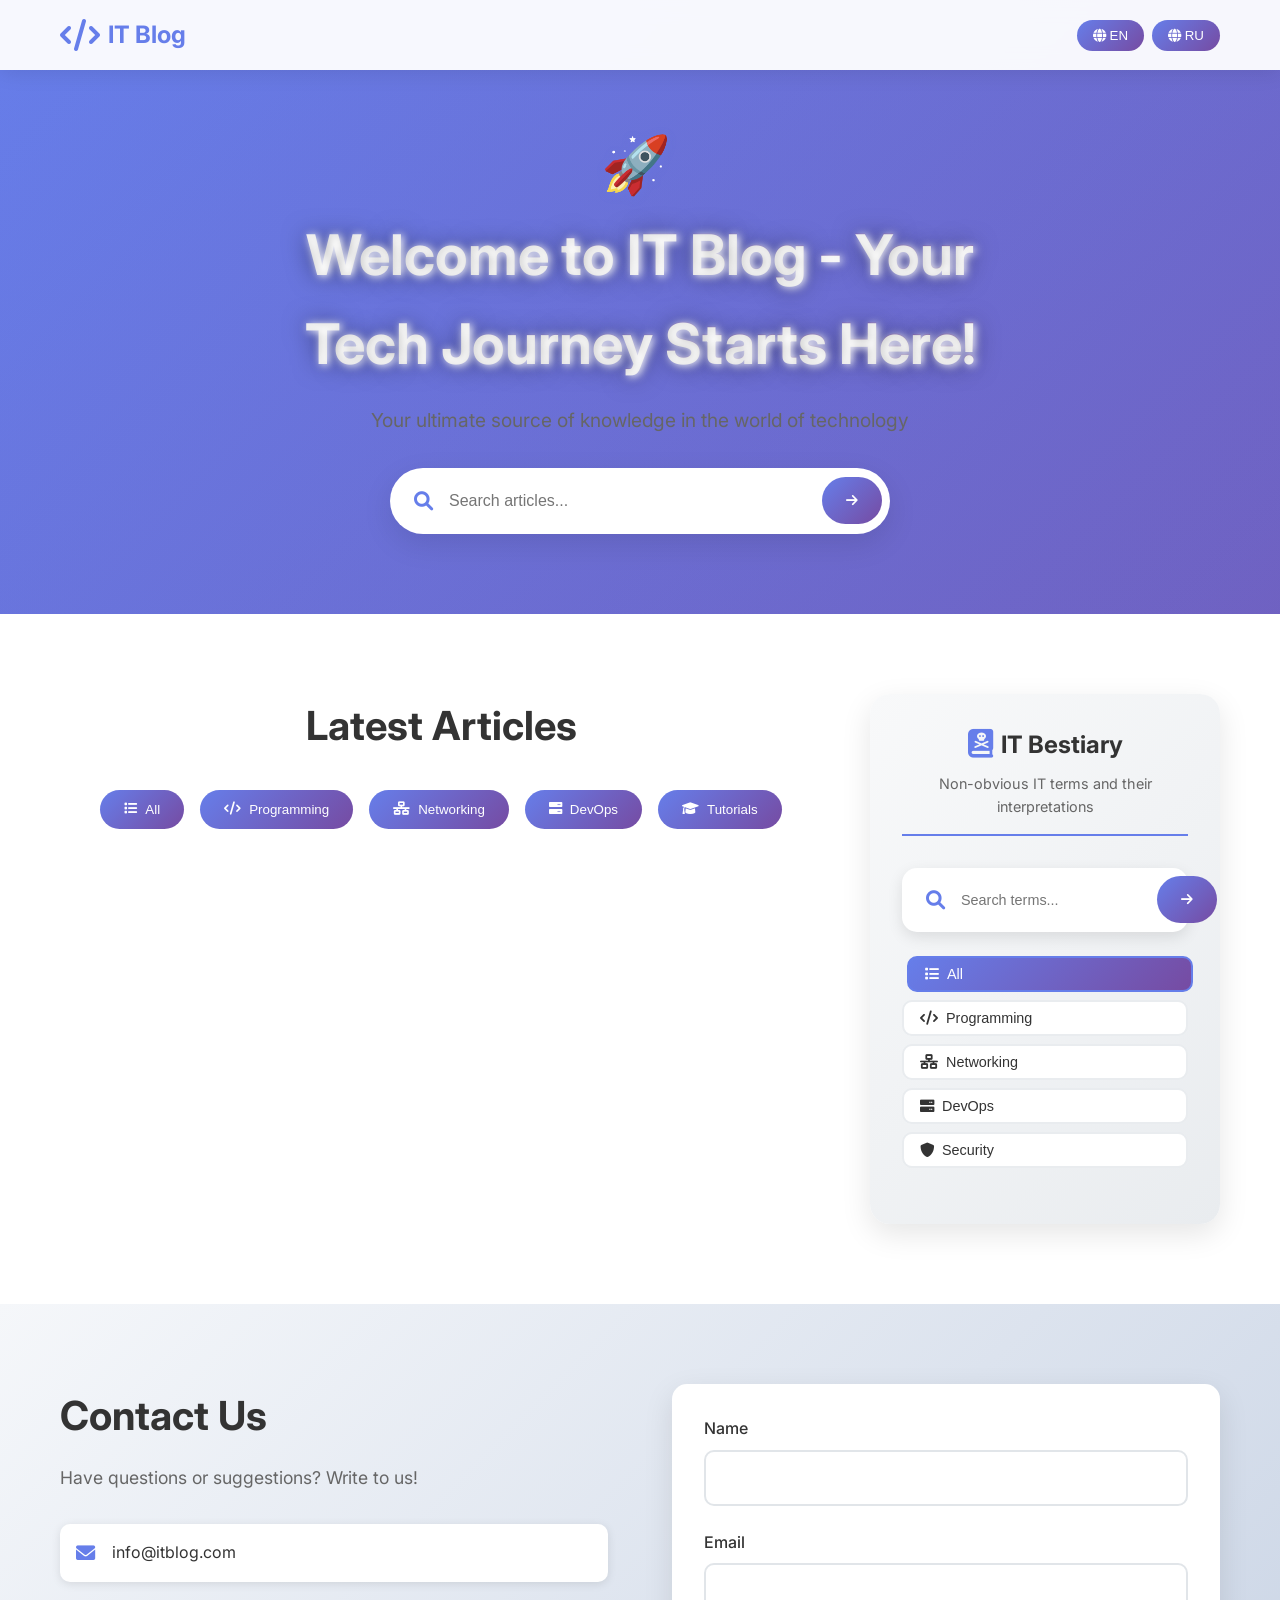
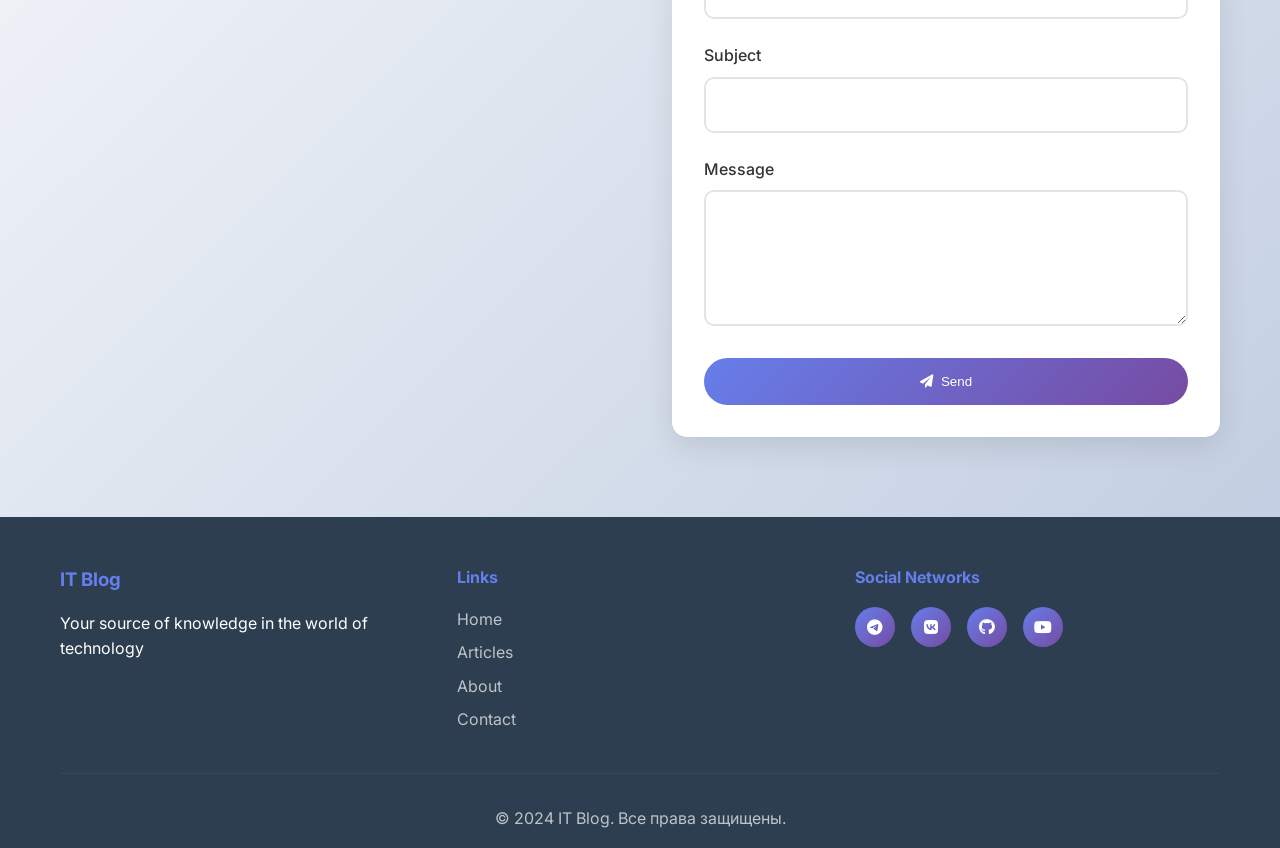
==== commit e352b2e3: "Обновление сайта - 2025-07-13 14:49" ====
--- a/nginx-site/index.html
+++ b/nginx-site/index.html
@@ -140,14 +140,6 @@
                             <i class="fas fa-envelope"></i>
                             <span>info@itblog.com</span>
                         </div>
-                        <div class="contact-item">
-                            <i class="fas fa-phone"></i>
-                            <span>+7 (999) 123-45-67</span>
-                        </div>
-                        <div class="contact-item">
-                            <i class="fas fa-map-marker-alt"></i>
-                            <span>Москва, Россия</span>
-                        </div>
                     </div>
                 </div>
                 
--- a/nginx-site/styles.css
+++ b/nginx-site/styles.css
@@ -518,9 +518,30 @@
 }
 
 /* Responsive Design */
+@media (max-width: 1024px) {
+    .content-wrapper {
+        grid-template-columns: 1fr;
+        gap: 2rem;
+    }
+    
+    .bestiary-sidebar {
+        position: static;
+        max-height: none;
+        order: -1;
+    }
+    
+    .hero-title {
+        font-size: 2.8rem;
+    }
+}
+
 @media (max-width: 768px) {
     .hero-title {
-        font-size: 2.5rem;
+        font-size: 2.2rem;
+    }
+    
+    .hero-subtitle {
+        font-size: 1rem;
     }
     
     .contact-content {
@@ -531,54 +552,193 @@
     .articles-nav {
         flex-direction: column;
         align-items: center;
+        gap: 0.5rem;
     }
     
     .nav-btn {
-        width: 200px;
+        width: 100%;
+        max-width: 250px;
         justify-content: center;
+        font-size: 0.9rem;
+        padding: 0.6rem 1rem;
     }
     
     .header-content {
         flex-direction: column;
         gap: 1rem;
+        padding: 0.5rem 0;
+    }
+    
+    .logo {
+        font-size: 1.3rem;
     }
     
     .search-box {
         flex-direction: column;
         border-radius: 15px;
+        padding: 0.3rem;
     }
     
     .search-input {
         width: 100%;
         border-radius: 10px;
-        margin: 0.5rem 0;
+        margin: 0.3rem 0;
+        padding: 0.8rem;
+        font-size: 0.9rem;
     }
     
     .search-btn {
         width: 100%;
         border-radius: 10px;
+        padding: 0.8rem;
+    }
+    
+    .section-header h2 {
+        font-size: 2rem;
+    }
+    
+    .articles-grid {
+        grid-template-columns: 1fr;
+        gap: 1.5rem;
+    }
+    
+    .article-card {
+        margin-bottom: 1rem;
+    }
+    
+    .modal-article-content,
+    .bestiary-modal-content {
+        width: 95%;
+        padding: 1.5rem;
+        margin: 10px auto;
+    }
+    
+    .bestiary-sidebar {
+        padding: 1.5rem;
+    }
+    
+    .bestiary-categories {
+        flex-direction: row;
+        flex-wrap: wrap;
+        gap: 0.3rem;
+    }
+    
+    .bestiary-cat-btn {
+        flex: 1;
+        min-width: 100px;
+        font-size: 0.8rem;
+        padding: 0.4rem 0.8rem;
+    }
+    
+    .bestiary-term {
+        padding: 0.8rem;
+        margin-bottom: 0.8rem;
+    }
+    
+    .bestiary-term-title {
+        font-size: 0.9rem;
+    }
+    
+    .bestiary-term-description {
+        font-size: 0.8rem;
+    }
+    
+    .bestiary-term-example {
+        font-size: 0.7rem;
+        padding: 0.4rem;
     }
 }
 
 @media (max-width: 480px) {
     .container {
-        padding: 0 15px;
+        padding: 0 10px;
     }
     
     .hero {
-        padding: 100px 0 60px;
+        padding: 80px 0 50px;
     }
     
     .hero-title {
-        font-size: 2rem;
+        font-size: 1.8rem;
+    }
+    
+    .hero-subtitle {
+        font-size: 0.9rem;
     }
     
     .section-header h2 {
-        font-size: 2rem;
+        font-size: 1.8rem;
     }
     
     .contact-info h2 {
-        font-size: 2rem;
+        font-size: 1.8rem;
+    }
+    
+    .main-content {
+        padding: 60px 0;
+    }
+    
+    .articles-grid {
+        gap: 1rem;
+    }
+    
+    .article-card {
+        padding: 1rem;
+    }
+    
+    .article-title {
+        font-size: 1.1rem;
+    }
+    
+    .article-excerpt {
+        font-size: 0.9rem;
+    }
+    
+    .bestiary-sidebar {
+        padding: 1rem;
+    }
+    
+    .bestiary-header h3 {
+        font-size: 1.3rem;
+    }
+    
+    .bestiary-cat-btn {
+        min-width: 80px;
+        font-size: 0.7rem;
+        padding: 0.3rem 0.6rem;
+    }
+    
+    .modal-article-content,
+    .bestiary-modal-content {
+        width: 98%;
+        padding: 1rem;
+        margin: 5px auto;
+    }
+    
+    .modal-close,
+    .bestiary-modal-close {
+        top: 0.5rem;
+        right: 1rem;
+        font-size: 1.5rem;
+    }
+    
+    .search-box {
+        padding: 0.2rem;
+    }
+    
+    .search-input {
+        padding: 0.6rem;
+        font-size: 0.8rem;
+    }
+    
+    .search-btn {
+        padding: 0.6rem;
+    }
+    
+    .nav-btn {
+        max-width: 200px;
+        font-size: 0.8rem;
+        padding: 0.5rem 0.8rem;
     }
 } 
 
@@ -613,11 +773,35 @@
     border-radius: 16px;
     max-width: 600px;
     width: 90vw;
-    margin: 40px auto;
+    max-height: 90vh;
+    margin: 20px auto;
     padding: 2rem 2rem 1.5rem 2rem;
     box-shadow: 0 8px 40px rgba(102,126,234,0.2);
     position: relative;
     animation: fadeInUp 0.5s;
+    overflow-y: auto;
+    overflow-x: hidden;
+    -webkit-overflow-scrolling: touch;
+    scrollbar-width: thin;
+    scrollbar-color: #667eea #f8f9fa;
+}
+
+.modal-article-content::-webkit-scrollbar {
+    width: 6px;
+}
+
+.modal-article-content::-webkit-scrollbar-track {
+    background: #f8f9fa;
+    border-radius: 3px;
+}
+
+.modal-article-content::-webkit-scrollbar-thumb {
+    background: #667eea;
+    border-radius: 3px;
+}
+
+.modal-article-content::-webkit-scrollbar-thumb:hover {
+    background: #5a6fd8;
 }
 .modal-close {
     position: absolute;
@@ -635,19 +819,78 @@
 #modal-article-body h2 {
     margin-top: 0;
     color: #667eea;
-}
+    font-size: 1.5rem;
+    margin-bottom: 1rem;
+}
+
+#modal-article-body h3 {
+    color: #333;
+    font-size: 1.2rem;
+    margin: 1.5rem 0 0.8rem 0;
+}
+
 #modal-article-body code {
     background: #f4f4f4;
     padding: 2px 6px;
     border-radius: 4px;
-    font-size: 1em;
-}
+    font-size: 0.9em;
+    font-family: 'Courier New', monospace;
+}
+
+#modal-article-body pre {
+    background: #f8f9fa;
+    padding: 1rem;
+    border-radius: 8px;
+    overflow-x: auto;
+    margin: 1rem 0;
+    border-left: 4px solid #667eea;
+}
+
+#modal-article-body pre code {
+    background: none;
+    padding: 0;
+    font-size: 0.85em;
+    line-height: 1.4;
+}
+
 #modal-article-body ol {
     margin-left: 1.2em;
     margin-bottom: 1em;
-}
+    line-height: 1.6;
+}
+
+#modal-article-body ul {
+    margin-left: 1.2em;
+    margin-bottom: 1em;
+    line-height: 1.6;
+}
+
+#modal-article-body li {
+    margin-bottom: 0.5rem;
+}
+
 #modal-article-body p {
     margin-bottom: 1em;
+    line-height: 1.6;
+}
+
+#modal-article-body table {
+    width: 100%;
+    border-collapse: collapse;
+    margin: 1rem 0;
+    font-size: 0.9em;
+}
+
+#modal-article-body th,
+#modal-article-body td {
+    border: 1px solid #ddd;
+    padding: 0.5rem;
+    text-align: left;
+}
+
+#modal-article-body th {
+    background: #f8f9fa;
+    font-weight: 600;
 }
 
 /* IT Bestiary Sidebar */
@@ -660,6 +903,27 @@
     top: 120px;
     max-height: calc(100vh - 140px);
     overflow-y: auto;
+    -webkit-overflow-scrolling: touch;
+    scrollbar-width: thin;
+    scrollbar-color: #667eea #f8f9fa;
+}
+
+.bestiary-sidebar::-webkit-scrollbar {
+    width: 6px;
+}
+
+.bestiary-sidebar::-webkit-scrollbar-track {
+    background: #f8f9fa;
+    border-radius: 3px;
+}
+
+.bestiary-sidebar::-webkit-scrollbar-thumb {
+    background: #667eea;
+    border-radius: 3px;
+}
+
+.bestiary-sidebar::-webkit-scrollbar-thumb:hover {
+    background: #5a6fd8;
 }
 
 .bestiary-header {
@@ -821,10 +1085,12 @@
     padding: 2rem;
     max-width: 600px;
     width: 90%;
-    max-height: 80vh;
+    max-height: 85vh;
     overflow-y: auto;
+    overflow-x: hidden;
     position: relative;
     box-shadow: 0 20px 60px rgba(0, 0, 0, 0.3);
+    margin: 20px auto;
 }
 
 .bestiary-modal-close {
@@ -887,31 +1153,4 @@
     font-size: 0.9rem;
 }
 
-/* Responsive Design for Bestiary */
-@media (max-width: 1024px) {
-    .content-wrapper {
-        grid-template-columns: 1fr;
-        gap: 2rem;
-    }
-    
-    .bestiary-sidebar {
-        position: static;
-        max-height: none;
-    }
-}
-
-@media (max-width: 768px) {
-    .bestiary-sidebar {
-        padding: 1.5rem;
-    }
-    
-    .bestiary-categories {
-        flex-direction: row;
-        flex-wrap: wrap;
-    }
-    
-    .bestiary-cat-btn {
-        flex: 1;
-        min-width: 120px;
-    }
-} + 
